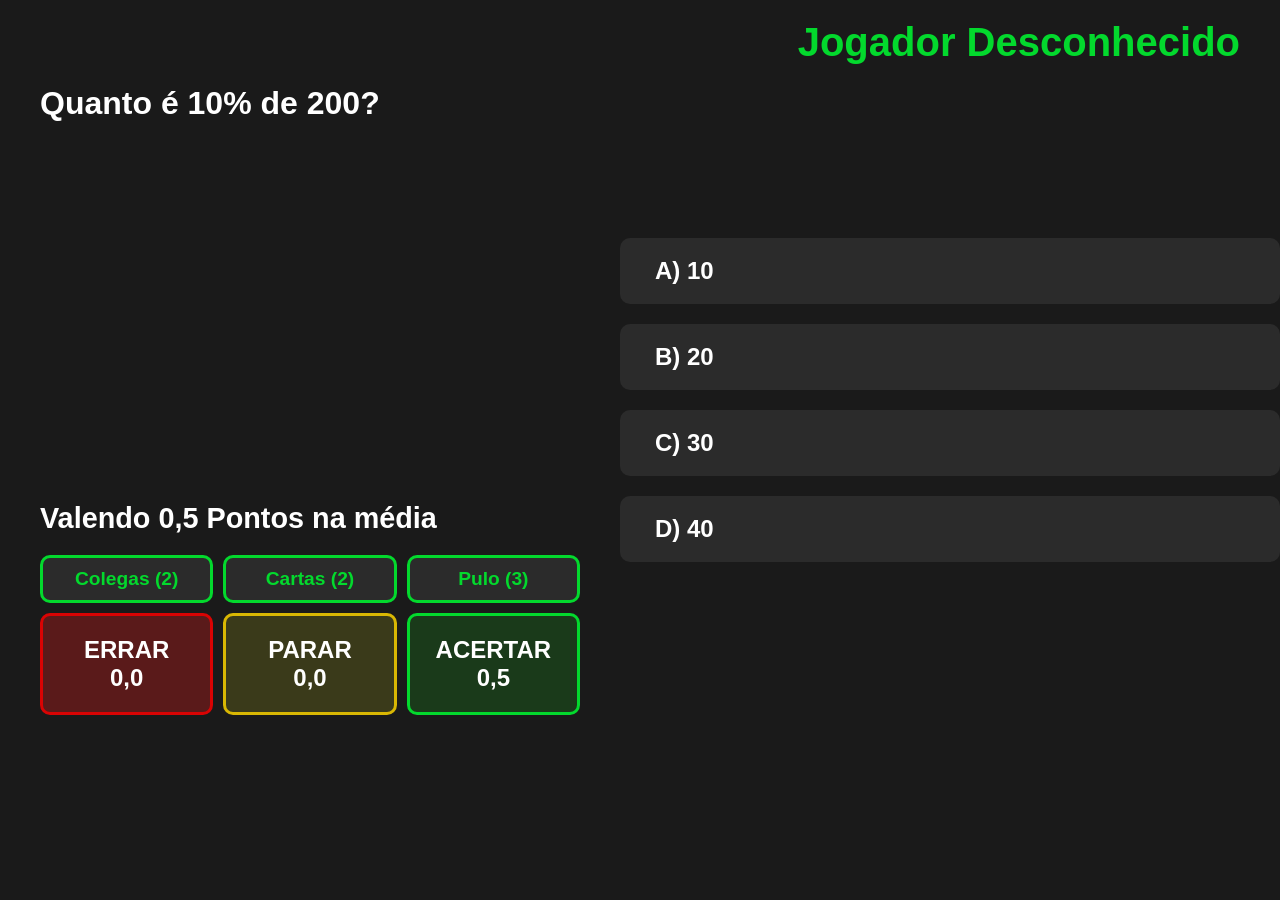
==== quiz.html @ cdc742c0 "initial commit" ====
<!DOCTYPE html>
<html lang="pt-BR">
<head>
  <meta charset="UTF-8">
  <meta name="viewport" content="width=device-width, initial-scale=1.0">
  <title>Quiz - Jogo</title>
  <link rel="stylesheet" href="style.css">
  <style>
    /* Estilos de layout específicos para quiz.html */
    .header-quiz {
      display: flex;
      justify-content: flex-end;
      padding: 20px 40px;
    }
    .nome-jogador-topo {
      color: #03D92D;
      font-size: 2.5rem;
      font-weight: bold;
    }
    .layout-quiz {
      display: flex;
      padding: 0 40px;
      gap: 40px;
      min-height: 70vh;
    }
    .coluna-esquerda {
      flex: 0 0 45%;
      display: flex;
      flex-direction: column;
      justify-content: space-between;
    }
    .coluna-direita {
      flex: 0 0 55%;
      display: flex;
      flex-direction: column;
      gap: 20px;
      justify-content: center;
    }
    .pontuacao-atual {
      font-size: 1.8rem;
      color: #ffffff;
      margin-bottom: 10px;
    }
    .area-inferior {
      margin-top: 40px;
    }
  </style>
</head>
<body>
  
  <div class="header-quiz">
    <div id="quiz-nome-jogador" class="nome-jogador-topo">Jogador</div>
  </div>

  <div class="layout-quiz" id="area-quiz-principal">
    
    <!-- Lado Esquerdo -->
    <div class="coluna-esquerda">
      <div id="texto-pergunta" class="texto-pergunta">
        Carregando pergunta...
      </div>

      <div class="area-inferior">
        <div id="texto-pontos" class="pontuacao-atual">Valendo 0.0 Pontos na média</div>
        
        <div class="container-ajudas">
          <button id="btn-ajuda-colegas" class="btn-ajuda" onclick="ajudaColegas()">Colegas (2)</button>
          <button id="btn-ajuda-cartas" class="btn-ajuda" onclick="ajudaCartas()">Cartas (2)</button>
          <button id="btn-ajuda-pulo" class="btn-ajuda" onclick="ajudaPulo()">Pulo (3)</button>
        </div>

        <div class="container-risco">
          <div id="card-errar" class="card-risco errar" onclick="acaoErrar()">ERRAR<br>0,0</div>
          <div id="card-parar" class="card-risco parar" onclick="acaoParar()">PARAR<br>0,0</div>
          <div id="card-acertar" class="card-risco acertar">ACERTAR<br>0,0</div>
        </div>
      </div>
    </div>

    <!-- Lado Direito -->
    <div class="coluna-direita" id="container-alternativas">
      <button class="alternativa" id="alt-0" onclick="responder(0)">A) ...</button>
      <button class="alternativa" id="alt-1" onclick="responder(1)">B) ...</button>
      <button class="alternativa" id="alt-2" onclick="responder(2)">C) ...</button>
      <button class="alternativa" id="alt-3" onclick="responder(3)">D) ...</button>
    </div>

  </div>

  <!-- Ordem importante: dados primeiro, lógica depois -->
  <script src="perguntas.js"></script>
  <script src="app.js"></script>
</body>
</html>
---- style.css ----
/* Reset e base */
* {
  box-sizing: border-box;
  margin: 0;
  padding: 0;
}

body {
  background-color: #1a1a1a;
  color: #ffffff;
  font-family: 'Segoe UI', Arial, sans-serif;
  font-size: 20px;
  font-weight: bold;
  min-height: 100vh;
}

/* Tipografia */
h1 {
  font-size: 3rem;
  font-weight: bold;
  color: #03D92D;
}

h2 {
  font-size: 2rem;
  font-weight: bold;
  color: #ffffff;
}

.texto-pergunta {
  font-size: 2rem;
  color: #ffffff;
  font-weight: bold;
}

.texto-alternativa {
  font-size: 1.5rem;
  font-weight: bold;
}

.texto-apoio {
  font-size: 1.2rem;
}

/* Botões padrão */
.btn {
  background-color: #2b2b2b;
  color: #ffffff;
  border: 3px solid #03D92D;
  border-radius: 10px;
  padding: 16px 32px;
  font-size: 1.5rem;
  font-weight: bold;
  cursor: pointer;
  transition: background-color 0.2s, transform 0.1s;
}

.btn:hover:not(:disabled) {
  background-color: #03D92D;
  color: #1a1a1a;
  transform: scale(1.04);
}

.btn:disabled {
  opacity: 0.4;
  cursor: not-allowed;
  transform: none;
}

/* Alternativas (botões de resposta) */
.alternativa {
  background-color: #2b2b2b;
  color: #ffffff;
  border: 3px solid transparent;
  border-radius: 10px;
  padding: 16px 32px;
  font-size: 1.5rem;
  font-weight: bold;
  cursor: pointer;
  transition: all 0.2s;
  width: 100%;
  text-align: left;
}

.alternativa:hover:not(:disabled) {
  border-color: #03D92D;
}

.alternativa.correta {
  background-color: #03D92D !important;
  color: #1a1a1a !important;
  border-color: #03D92D !important;
}

.alternativa.errada {
  background-color: #D90303 !important;
  color: #ffffff !important;
  border-color: #D90303 !important;
}

.alternativa.eliminada {
  opacity: 0.3;
  cursor: not-allowed;
  border-color: #888888;
  pointer-events: none;
}

/* Cards de risco */
.container-risco {
  display: flex;
  gap: 10px;
  margin-top: 10px;
}

.card-risco {
  flex: 1;
  padding: 20px;
  font-size: 1.5rem;
  border-radius: 10px;
  text-align: center;
  font-weight: bold;
  color: #ffffff;
  cursor: pointer;
  transition: transform 0.1s;
}

.card-risco:hover:not(.acertar) {
  transform: scale(1.02);
}

.card-risco.errar {
  background-color: #5a1a1a;
  border: 3px solid #D90303;
}

.card-risco.parar {
  background-color: #3a3a1a;
  border: 3px solid #D9B703;
}

.card-risco.acertar {
  background-color: #1a3a1a;
  border: 3px solid #03D92D;
  cursor: default;
}

/* Botões de ajuda */
.container-ajudas {
  display: flex;
  gap: 10px;
  margin-top: 20px;
}

.btn-ajuda {
  flex: 1;
  background-color: #2b2b2b;
  color: #03D92D;
  border: 3px solid #03D92D;
  border-radius: 10px;
  padding: 10px 20px;
  font-size: 1.2rem;
  font-weight: bold;
  cursor: pointer;
  transition: all 0.2s;
}

.btn-ajuda:hover:not(:disabled) {
  background-color: #03D92D;
  color: #1a1a1a;
}

.btn-ajuda:disabled {
  background-color: #4a4a4a;
  color: #888888;
  border-color: #888888;
  cursor: not-allowed;
  opacity: 1;
}

/* Utilitários Extras de Layout */
.text-center { text-align: center; }
.text-verde { color: #03D92D; }
.mt-4 { margin-top: 2rem; }
.mb-4 { margin-bottom: 2rem; }
.flex { display: flex; }
.gap-2 { gap: 1rem; }
.justify-center { justify-content: center; }
.align-center { align-items: center; }
.w-100 { width: 100%; }

@keyframes pulso {
  0% { transform: scale(1); }
  50% { transform: scale(1.02); }
  100% { transform: scale(1); }
}
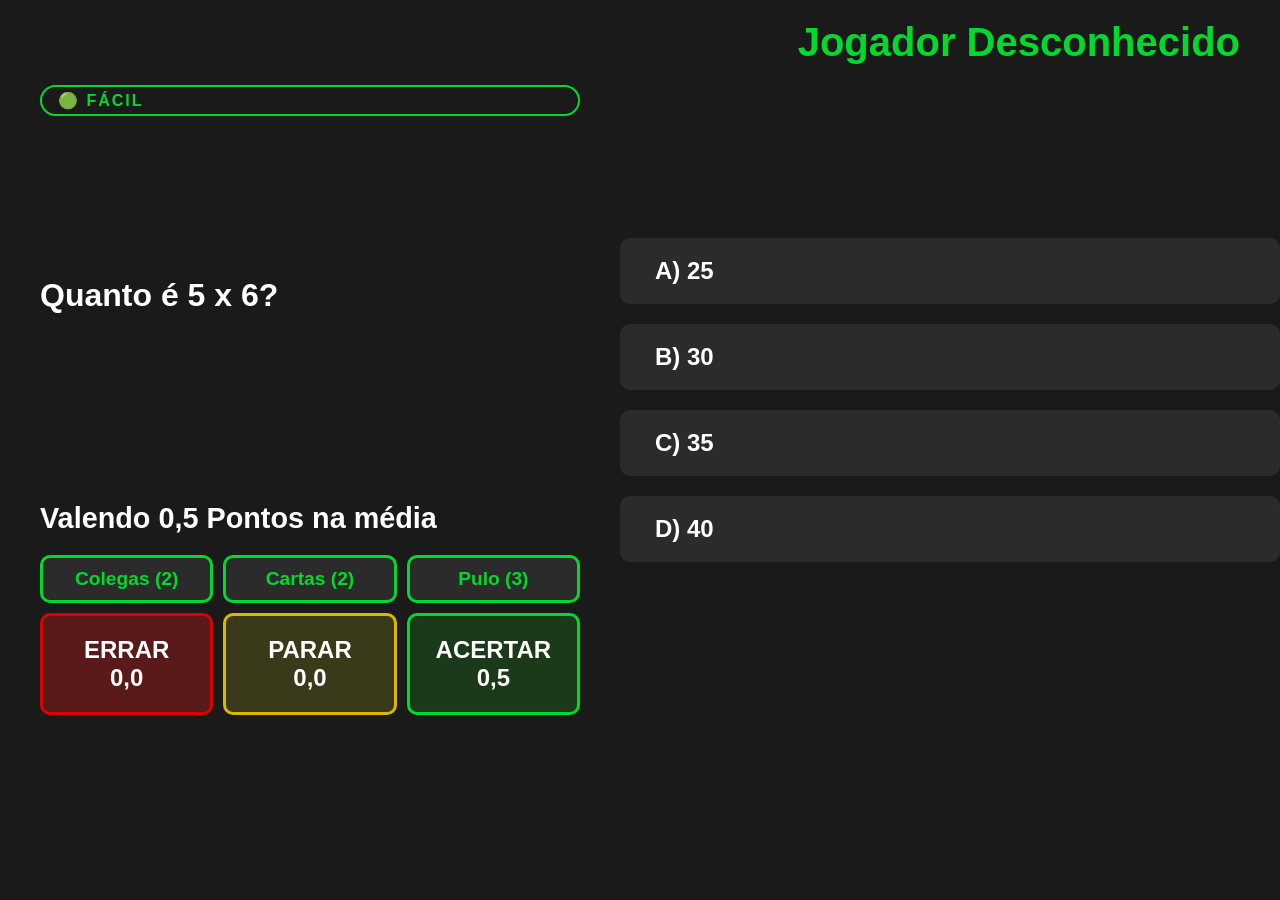
==== commit 40f0b48f: "adição do sistema de dificuldade das questões" ====
--- a/quiz.html
+++ b/quiz.html
@@ -56,6 +56,7 @@
     
     <!-- Lado Esquerdo -->
     <div class="coluna-esquerda">
+      <span id="badge-dificuldade" class="badge-dificuldade"></span>
       <div id="texto-pergunta" class="texto-pergunta">
         Carregando pergunta...
       </div>
--- a/style.css
+++ b/style.css
@@ -193,3 +193,19 @@
   50% { transform: scale(1.02); }
   100% { transform: scale(1); }
 }
+
+.badge-dificuldade {
+  display: inline-block;
+  padding: 4px 16px;
+  border-radius: 20px;
+  border: 2px solid;
+  font-size: 1rem;
+  font-weight: bold;
+  letter-spacing: 2px;
+  text-transform: uppercase;
+  margin-bottom: 12px;
+}
+
+.badge-facil   { color: #03D92D; border-color: #03D92D; }
+.badge-medio   { color: #D9B703; border-color: #D9B703; }
+.badge-dificil { color: #D90303; border-color: #D90303; }
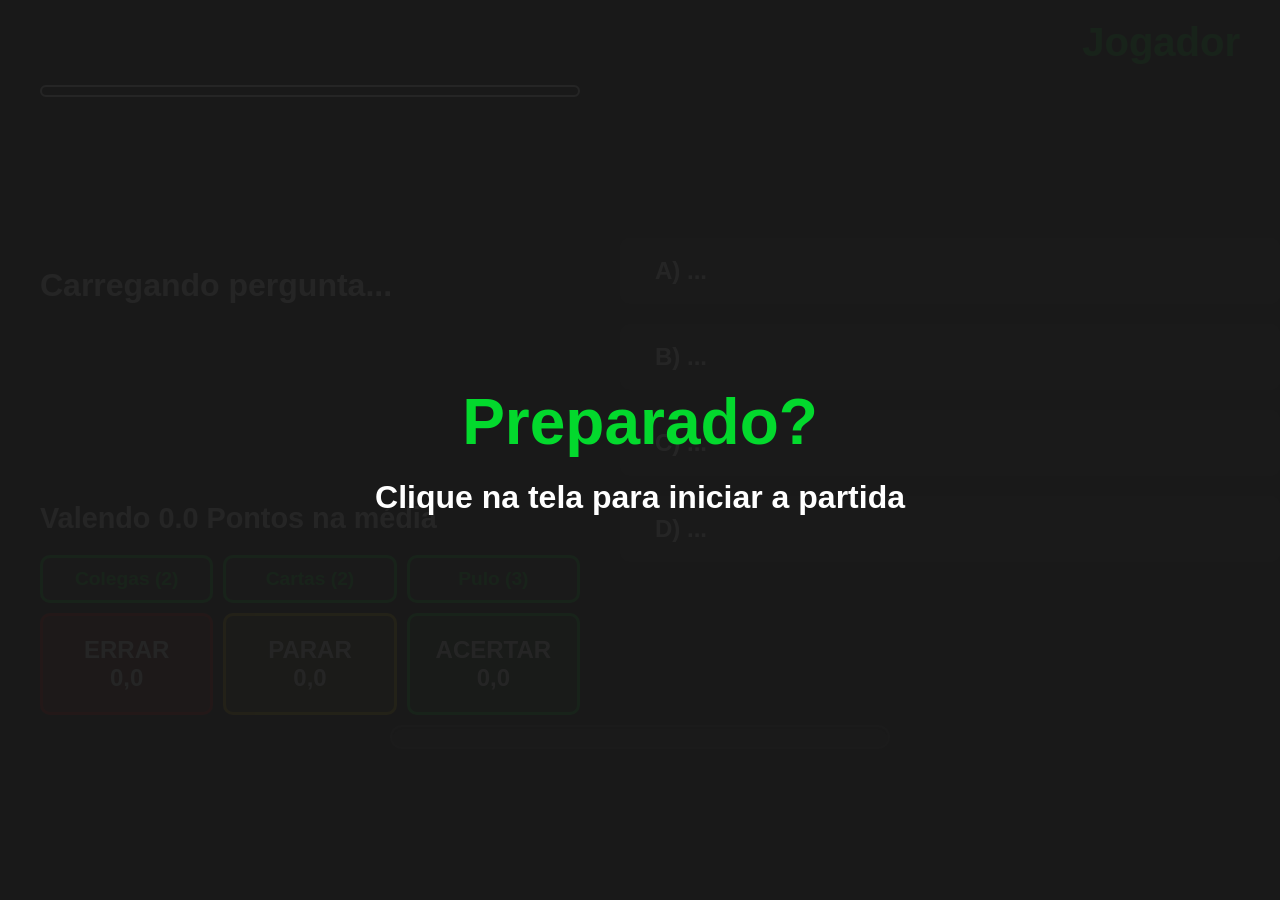
==== commit fb798f96: "reworking the project" ====
--- a/quiz.html
+++ b/quiz.html
@@ -52,6 +52,11 @@
     <div id="quiz-nome-jogador" class="nome-jogador-topo">Jogador</div>
   </div>
 
+  <div id="overlay-iniciar-quiz" style="position: fixed; top: 0; left: 0; width: 100%; height: 100%; background-color: rgba(26,26,26,0.95); z-index: 2000; display: flex; flex-direction: column; justify-content: center; align-items: center; cursor: pointer;">
+    <h1 style="color: #03D92D; font-size: 4rem; margin-bottom: 20px;">Preparado?</h1>
+    <p style="color: #ffffff; font-size: 2rem; animation: piscar 1.5s infinite;">Clique na tela para iniciar a partida</p>
+  </div>
+
   <div class="layout-quiz" id="area-quiz-principal">
     
     <!-- Lado Esquerdo -->
@@ -87,8 +92,16 @@
     </div>
 
   </div>
+  
+  <!-- Barra de Progresso -->
+  <div class="barra-progresso-wrapper" id="barra-progresso-wrapper">
+    <div class="barra-progresso" id="barra-progresso">
+      <!-- As bolinhas serão injetadas via JS -->
+    </div>
+  </div>
 
   <!-- Ordem importante: dados primeiro, lógica depois -->
+  <script src="audio.js"></script>
   <script src="perguntas.js"></script>
   <script src="app.js"></script>
 </body>
--- a/style.css
+++ b/style.css
@@ -209,3 +209,225 @@
 .badge-facil   { color: #03D92D; border-color: #03D92D; }
 .badge-medio   { color: #D9B703; border-color: #D9B703; }
 .badge-dificil { color: #D90303; border-color: #D90303; }
+
+/* Controle de exibição das telas */
+.tela-oculta {
+  display: none;
+}
+
+.tela-ativa {
+  display: block;
+}
+
+/* Grid de alunos */
+.grid-alunos {
+  display: grid;
+  grid-template-columns: repeat(auto-fit, minmax(220px, 1fr));
+  justify-content: center;
+  gap: 16px;
+  margin: 32px auto;
+  max-width: 1100px;
+}
+
+.aluno-card {
+  background-color: #2b2b2b;
+  border: 3px solid #3a3a3a;
+  border-radius: 12px;
+  padding: 20px;
+  font-size: 1.4rem;
+  font-weight: bold;
+  color: #ffffff;
+  cursor: pointer;
+  text-align: center;
+  transition: background-color 0.2s, border-color 0.2s, transform 0.1s;
+}
+
+.aluno-card:hover {
+  border-color: #03D92D;
+  background-color: #353535;
+  transform: scale(1.03);
+}
+
+/* Aluno que já jogou nesta sessão */
+.aluno-card.ja-jogou {
+  opacity: 0.5;
+  border-color: #555555;
+  position: relative;
+}
+
+.aluno-card.ja-jogou::after {
+  content: "✔ Já jogou";
+  display: block;
+  margin-top: 8px;
+  font-size: 0.9rem;
+  color: #03D92D;
+  font-weight: bold;
+}
+
+.aluno-card.ja-jogou:hover {
+  border-color: #03D92D;
+  opacity: 0.8;
+}
+
+/* Botão de destaque (sortear) */
+.btn-destaque {
+  background-color: #03D92D;
+  color: #1a1a1a;
+  font-size: 1.6rem;
+  padding: 18px 40px;
+}
+
+.btn-destaque:hover {
+  background-color: #ffffff;
+}
+
+.btn-secundario {
+  background-color: transparent;
+  border: 2px solid #888888;
+  color: #cccccc;
+  margin-top: 20px;
+}
+
+.btn-secundario:hover {
+  border-color: #03D92D;
+  color: #03D92D;
+  background-color: transparent;
+}
+
+.botoes-confirmacao {
+  display: flex;
+  gap: 16px;
+  justify-content: center;
+  margin: 24px 0;
+}
+
+.splash-container {
+  display: flex;
+  flex-direction: column;
+  align-items: center;
+  justify-content: center;
+  height: 100vh;
+  background-color: #1a1a1a;
+  cursor: pointer;
+}
+
+.splash-imagem {
+  max-width: 60%;
+  max-height: 70vh;
+  animation: pulsar 1.6s ease-in-out infinite;
+}
+
+@keyframes pulsar {
+  0%   { transform: scale(1);    opacity: 1; }
+  50%  { transform: scale(1.06); opacity: 0.85; }
+  100% { transform: scale(1);    opacity: 1; }
+}
+
+.splash-instrucao {
+  margin-top: 24px;
+  font-size: 1.3rem;
+  color: #03D92D;
+  font-weight: bold;
+  letter-spacing: 1px;
+  animation: piscar 1.8s ease-in-out infinite;
+}
+
+@keyframes piscar {
+  0%, 100% { opacity: 1; }
+  50%      { opacity: 0.3; }
+}
+
+/* Barra de Progresso do Quiz */
+.barra-progresso-wrapper {
+  display: flex;
+  justify-content: center;
+  margin-top: 10px;
+  width: 100%;
+}
+
+.barra-progresso {
+  display: flex;
+  align-items: center;
+  justify-content: space-between;
+  background-color: #2b2b2b;
+  border-radius: 50px;
+  padding: 10px 24px;
+  width: 500px;
+  max-width: 90vw;
+  border: 2px solid #3a3a3a;
+  box-shadow: inset 0 2px 5px rgba(0,0,0,0.3);
+}
+
+.bolinha-progresso {
+  width: 18px;
+  height: 18px;
+  border-radius: 50%;
+  background-color: #3b82f6; /* Azul (Não respondida) */
+  transition: background-color 0.4s ease, transform 0.3s ease, box-shadow 0.3s ease;
+  box-shadow: 0 0 5px rgba(0,0,0,0.5);
+}
+
+.bolinha-progresso.atual {
+  background-color: #D9B703; /* Amarelo (Atual) */
+  transform: scale(1.3);
+  box-shadow: 0 0 10px #D9B703;
+}
+
+.bolinha-progresso.respondida {
+  background-color: #03D92D; /* Verde (Respondida) */
+  box-shadow: 0 0 8px #03D92D;
+}
+
+/* Ranking do Dia */
+.ranking-titulo {
+  color: #D9B703;
+  font-size: 2.5rem;
+  margin-bottom: 20px;
+}
+
+.ranking-table {
+  width: 100%;
+  max-width: 800px;
+  margin: 0 auto 40px auto;
+  border-collapse: collapse;
+  background-color: #2b2b2b;
+  border-radius: 12px;
+  overflow: hidden;
+  box-shadow: 0 4px 10px rgba(0,0,0,0.5);
+}
+
+.ranking-table th {
+  background-color: #3a3a3a;
+  color: #ffffff;
+  padding: 15px;
+  font-size: 1.5rem;
+  text-transform: uppercase;
+}
+
+.ranking-table td {
+  padding: 15px;
+  font-size: 1.8rem;
+  color: #ffffff;
+  border-bottom: 1px solid #3a3a3a;
+}
+
+.ranking-table tr:last-child td {
+  border-bottom: none;
+}
+
+.ranking-table .col-posicao {
+  font-weight: bold;
+  font-size: 2rem;
+  width: 15%;
+}
+
+.ranking-table .col-nome {
+  text-align: left;
+  font-weight: bold;
+}
+
+.ranking-table .col-pontos {
+  color: #03D92D;
+  font-weight: bold;
+  width: 30%;
+}
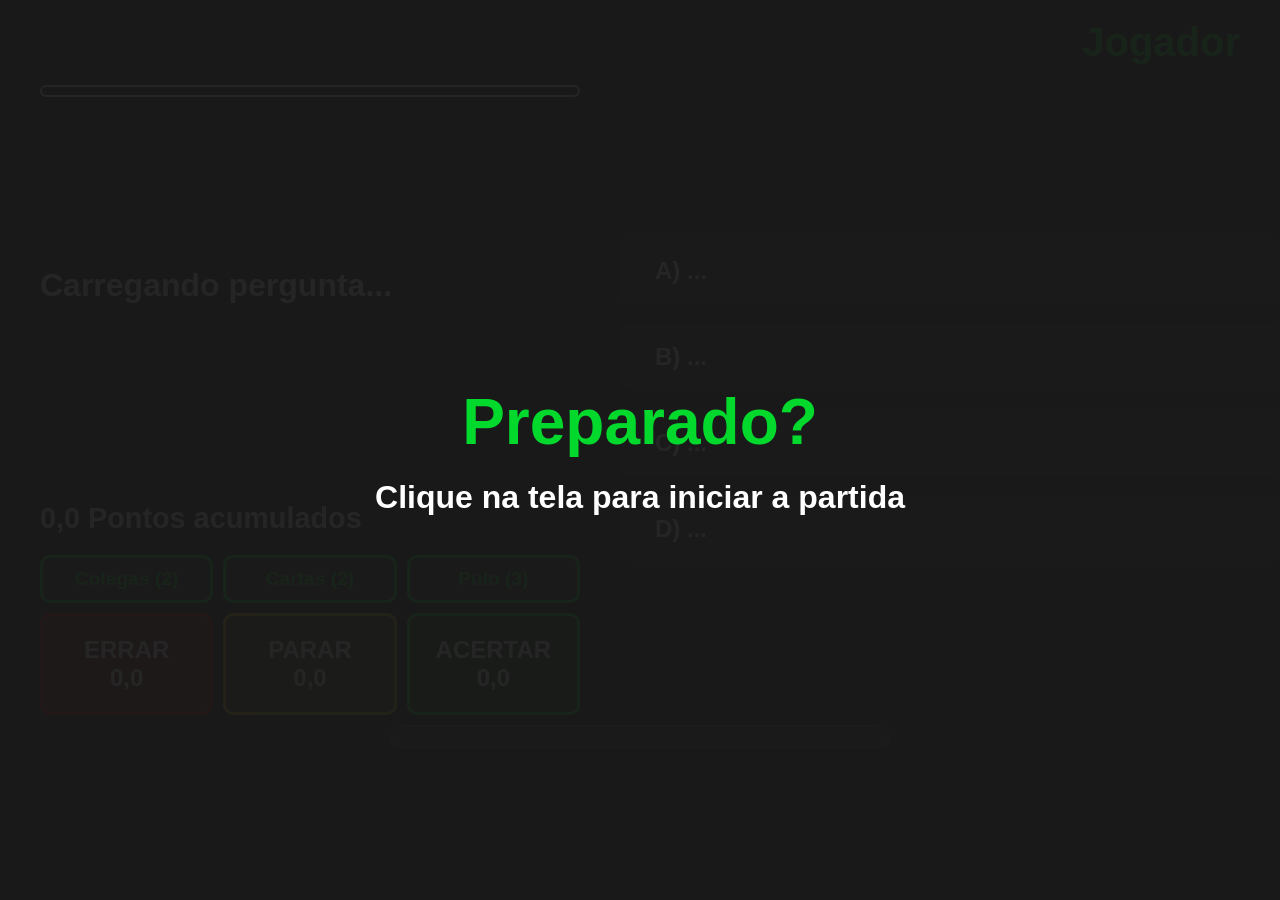
==== commit 47d5725a: "minor changes" ====
--- a/quiz.html
+++ b/quiz.html
@@ -67,7 +67,7 @@
       </div>
 
       <div class="area-inferior">
-        <div id="texto-pontos" class="pontuacao-atual">Valendo 0.0 Pontos na média</div>
+        <div id="texto-pontos" class="pontuacao-atual">0,0 Pontos acumulados</div>
         
         <div class="container-ajudas">
           <button id="btn-ajuda-colegas" class="btn-ajuda" onclick="ajudaColegas()">Colegas (2)</button>
